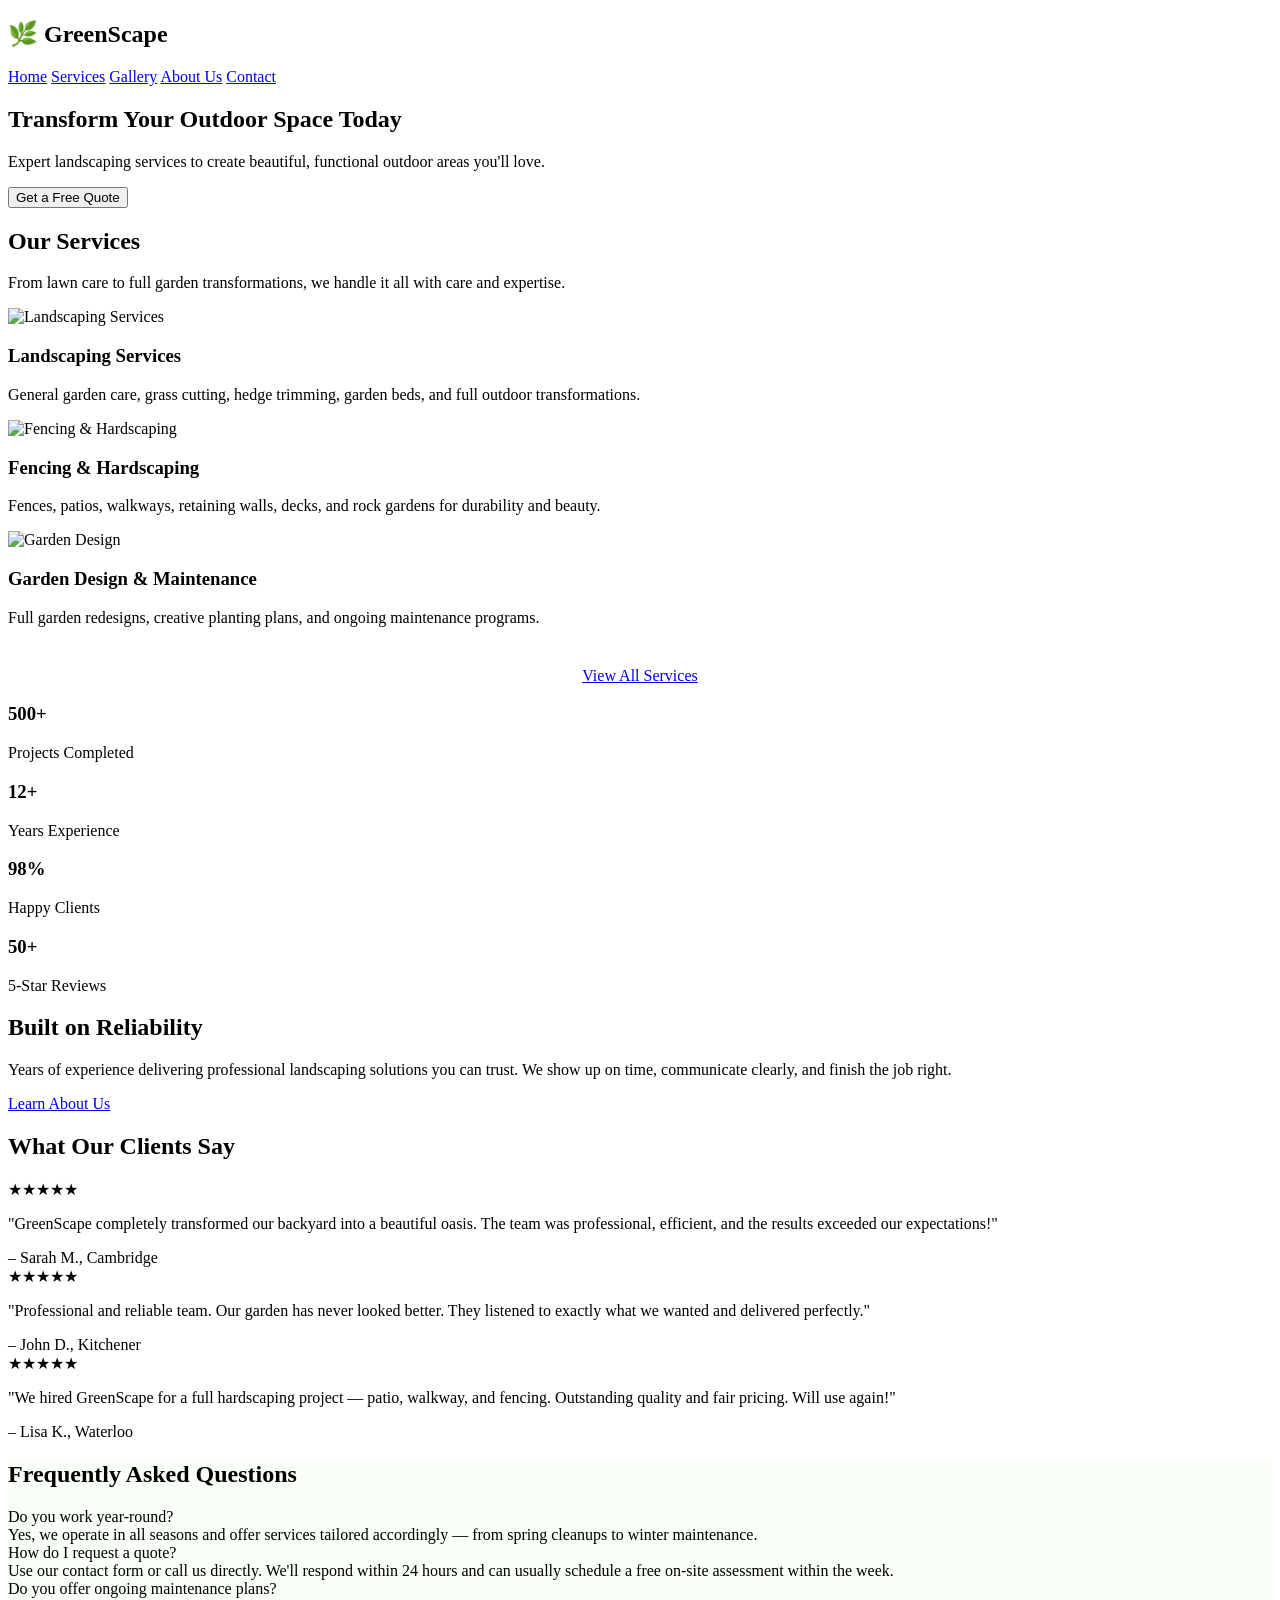
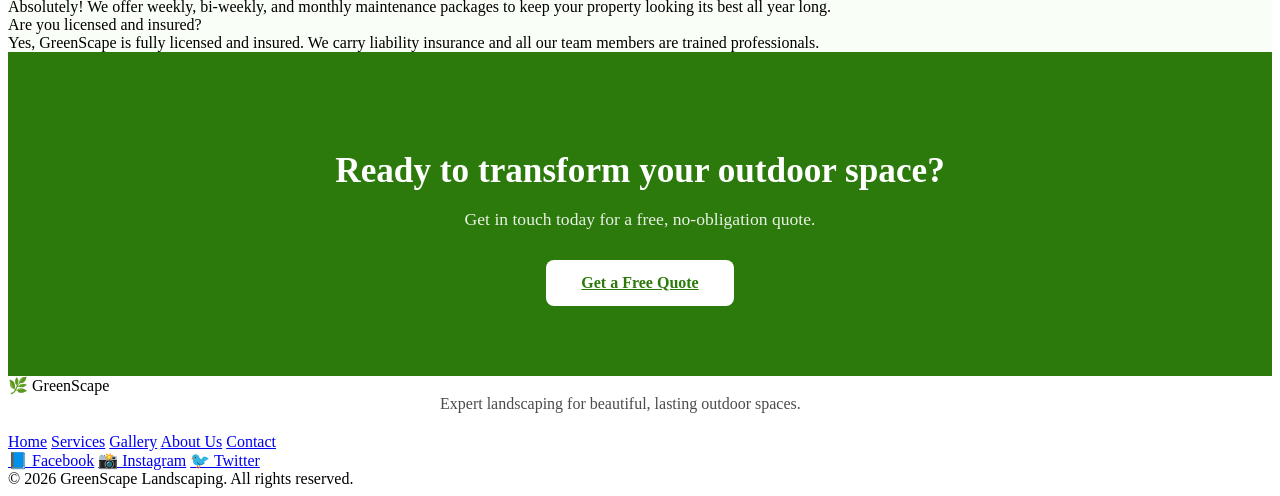
==== index.html @ 2ea29174 "Add files via upload" ====
<!DOCTYPE html>
<html lang="en">
<head>
  <meta charset="UTF-8">
  <meta name="viewport" content="width=device-width, initial-scale=1.0">
  <title>GreenScape Landscaping – Home</title>
  <link rel="stylesheet" href="css/style.css">
  <link href="https://fonts.googleapis.com/css2?family=Playfair+Display:wght@600;700&family=Lato:wght@400;600;700&display=swap" rel="stylesheet">
  <script src="js/script.js" defer></script>
</head>
<body>

<header>
  <div class="logo"><h2>🌿 GreenScape</h2></div>
  <nav>
    <a href="index.html">Home</a>
    <a href="services.html">Services</a>
    <a href="gallery.html">Gallery</a>
    <a href="about.html">About Us</a>
    <a href="contact.html">Contact</a>
  </nav>
</header>

<!-- Hero -->
<section class="hero">
  <h1>Transform Your Outdoor Space Today</h1>
  <p>Expert landscaping services to create beautiful, functional outdoor areas you'll love.</p>
  <button onclick="location.href='contact.html'">Get a Free Quote</button>
</section>

<!-- Services Overview -->
<section id="services-overview">
  <div class="section-title">
    <h2>Our Services</h2>
    <p>From lawn care to full garden transformations, we handle it all with care and expertise.</p>
  </div>
  <div class="cards">
    <div class="card">
      <img src="images/landscape1.jpg" alt="Landscaping Services">
      <div class="card-content">
        <h3>Landscaping Services</h3>
        <p>General garden care, grass cutting, hedge trimming, garden beds, and full outdoor transformations.</p>
      </div>
    </div>
    <div class="card">
      <img src="images/landscape2.jpg" alt="Fencing & Hardscaping">
      <div class="card-content">
        <h3>Fencing & Hardscaping</h3>
        <p>Fences, patios, walkways, retaining walls, decks, and rock gardens for durability and beauty.</p>
      </div>
    </div>
    <div class="card">
      <img src="images/landscape3.jpg" alt="Garden Design">
      <div class="card-content">
        <h3>Garden Design & Maintenance</h3>
        <p>Full garden redesigns, creative planting plans, and ongoing maintenance programs.</p>
      </div>
    </div>
  </div>
  <div style="text-align:center; margin-top:40px;">
    <a href="services.html" class="btn">View All Services</a>
  </div>
</section>

<!-- Stats -->
<div class="stats">
  <div class="stat"><h3>500+</h3><p>Projects Completed</p></div>
  <div class="stat"><h3>12+</h3><p>Years Experience</p></div>
  <div class="stat"><h3>98%</h3><p>Happy Clients</p></div>
  <div class="stat"><h3>50+</h3><p>5-Star Reviews</p></div>
</div>

<!-- Reliability -->
<section id="reliability">
  <h2>Built on Reliability</h2>
  <p>Years of experience delivering professional landscaping solutions you can trust. We show up on time, communicate clearly, and finish the job right.</p>
  <a href="about.html" class="btn-outline">Learn About Us</a>
</section>

<!-- Testimonials -->
<section id="testimonials">
  <div class="section-title">
    <h2>What Our Clients Say</h2>
  </div>
  <div class="cards">
    <div class="testimonial-card">
      <div class="stars">★★★★★</div>
      <p>"GreenScape completely transformed our backyard into a beautiful oasis. The team was professional, efficient, and the results exceeded our expectations!"</p>
      <div class="author">– Sarah M., Cambridge</div>
    </div>
    <div class="testimonial-card">
      <div class="stars">★★★★★</div>
      <p>"Professional and reliable team. Our garden has never looked better. They listened to exactly what we wanted and delivered perfectly."</p>
      <div class="author">– John D., Kitchener</div>
    </div>
    <div class="testimonial-card">
      <div class="stars">★★★★★</div>
      <p>"We hired GreenScape for a full hardscaping project — patio, walkway, and fencing. Outstanding quality and fair pricing. Will use again!"</p>
      <div class="author">– Lisa K., Waterloo</div>
    </div>
  </div>
</section>

<!-- FAQ -->
<section id="faq" style="background:#f9fef6;">
  <div class="section-title">
    <h2>Frequently Asked Questions</h2>
  </div>
  <div class="faq-wrap">
    <div class="faq-item">
      <div class="faq-question">Do you work year-round?</div>
      <div class="faq-answer">Yes, we operate in all seasons and offer services tailored accordingly — from spring cleanups to winter maintenance.</div>
    </div>
    <div class="faq-item">
      <div class="faq-question">How do I request a quote?</div>
      <div class="faq-answer">Use our contact form or call us directly. We'll respond within 24 hours and can usually schedule a free on-site assessment within the week.</div>
    </div>
    <div class="faq-item">
      <div class="faq-question">Do you offer ongoing maintenance plans?</div>
      <div class="faq-answer">Absolutely! We offer weekly, bi-weekly, and monthly maintenance packages to keep your property looking its best all year long.</div>
    </div>
    <div class="faq-item">
      <div class="faq-question">Are you licensed and insured?</div>
      <div class="faq-answer">Yes, GreenScape is fully licensed and insured. We carry liability insurance and all our team members are trained professionals.</div>
    </div>
  </div>
</section>

<!-- CTA -->
<section style="text-align:center; background:#2b7a0b; color:#fff; padding:70px 50px;">
  <h2 style="color:#fff; font-size:2.2rem; margin-bottom:15px;">Ready to transform your outdoor space?</h2>
  <p style="opacity:0.9; margin-bottom:30px; font-size:1.1rem;">Get in touch today for a free, no-obligation quote.</p>
  <a href="contact.html" style="background:#fff; color:#2b7a0b; padding:14px 35px; border-radius:8px; font-weight:700; display:inline-block; transition: opacity 0.2s;">Get a Free Quote</a>
</section>

<footer>
  <div class="footer-logo">🌿 GreenScape</div>
  <p style="opacity:0.7; max-width:400px; margin:0 auto 20px;">Expert landscaping for beautiful, lasting outdoor spaces.</p>
  <div class="footer-links">
    <a href="index.html">Home</a>
    <a href="services.html">Services</a>
    <a href="gallery.html">Gallery</a>
    <a href="about.html">About Us</a>
    <a href="contact.html">Contact</a>
  </div>
  <div class="social-links">
    <a href="#">📘 Facebook</a>
    <a href="#">📸 Instagram</a>
    <a href="#">🐦 Twitter</a>
  </div>
  <div class="copyright">&copy; 2026 GreenScape Landscaping. All rights reserved.</div>
</footer>

</body>
</html>
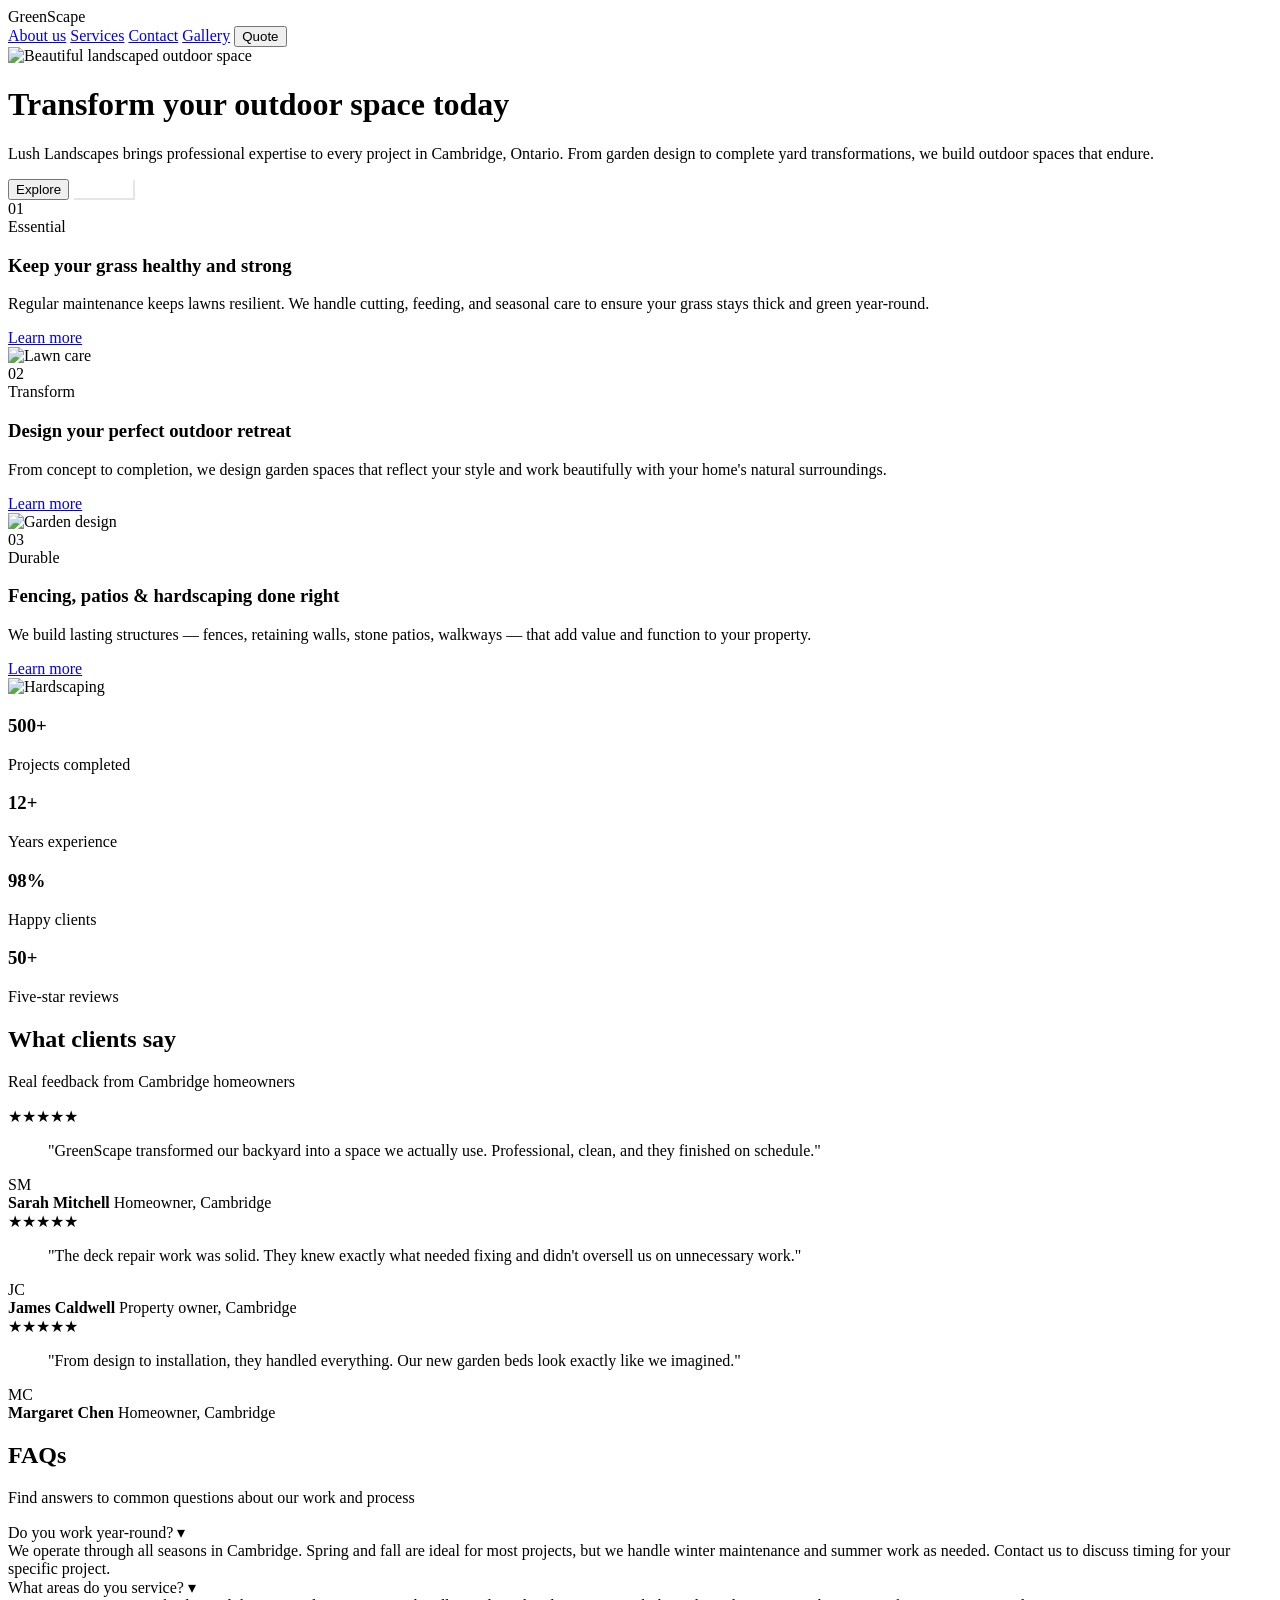
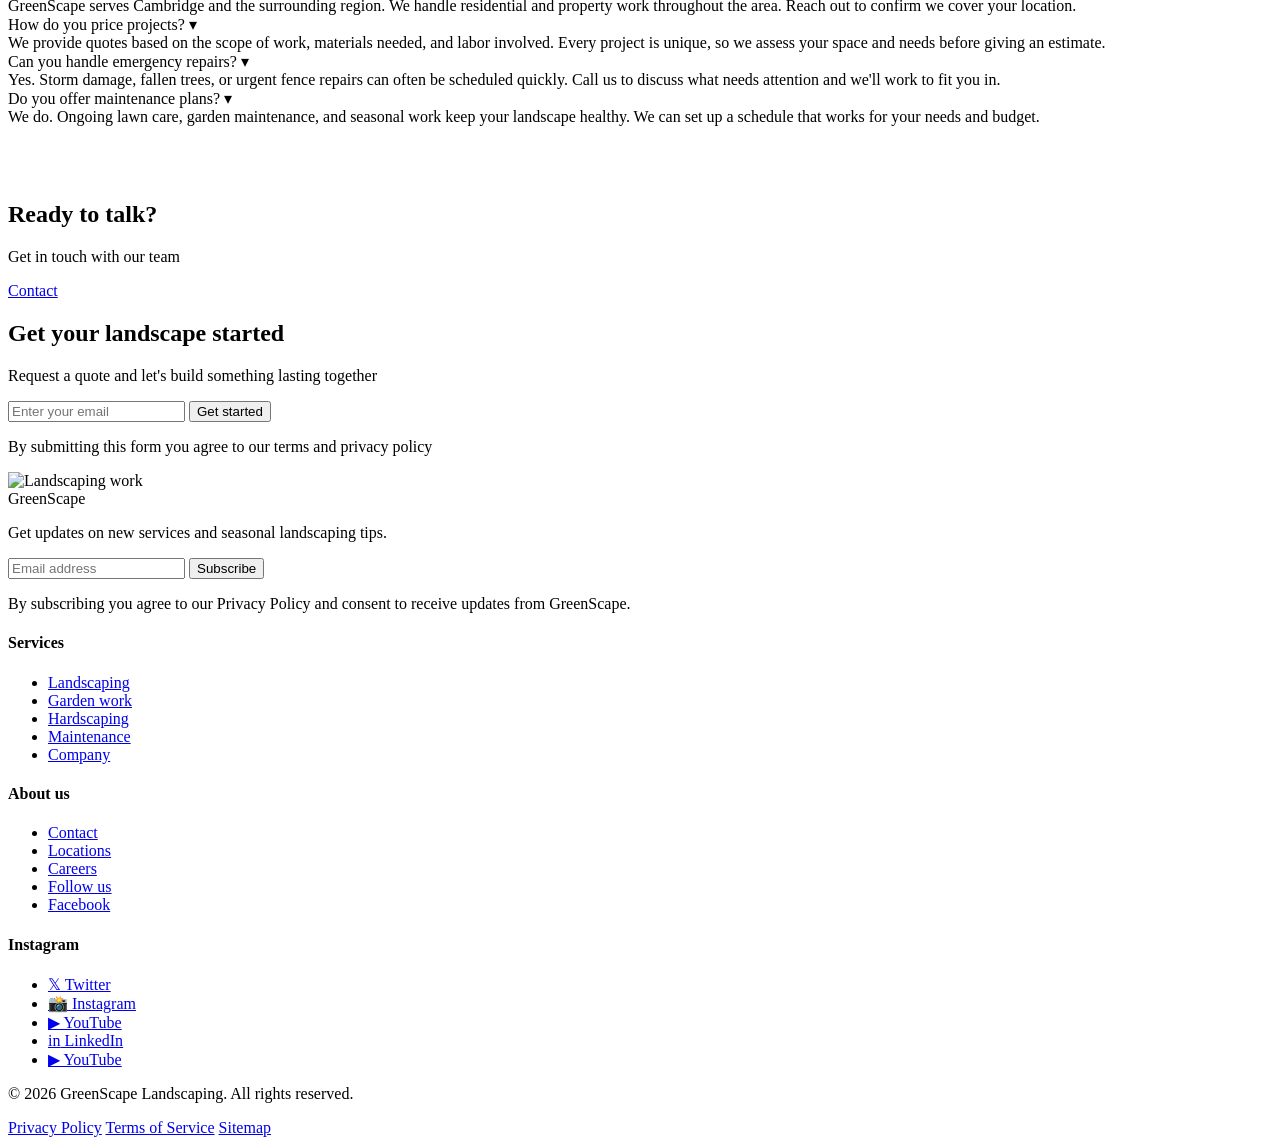
==== commit a9dd7a35: "Add files via upload" ====
--- a/index.html
+++ b/index.html
@@ -3,152 +3,232 @@
 <head>
   <meta charset="UTF-8">
   <meta name="viewport" content="width=device-width, initial-scale=1.0">
-  <title>GreenScape Landscaping – Home</title>
+  <title>GreenScape — Landscaping Cambridge, Ontario</title>
   <link rel="stylesheet" href="css/style.css">
-  <link href="https://fonts.googleapis.com/css2?family=Playfair+Display:wght@600;700&family=Lato:wght@400;600;700&display=swap" rel="stylesheet">
   <script src="js/script.js" defer></script>
 </head>
 <body>
 
+<!-- ── Header ── -->
 <header>
-  <div class="logo"><h2>🌿 GreenScape</h2></div>
+  <div class="logo">GreenScape</div>
   <nav>
-    <a href="index.html">Home</a>
+    <a href="about.html">About us</a>
     <a href="services.html">Services</a>
+    <a href="contact.html">Contact</a>
     <a href="gallery.html">Gallery</a>
-    <a href="about.html">About Us</a>
-    <a href="contact.html">Contact</a>
+    <button class="btn-quote" onclick="location.href='contact.html'">Quote</button>
   </nav>
 </header>
 
-<!-- Hero -->
-<section class="hero">
-  <h1>Transform Your Outdoor Space Today</h1>
-  <p>Expert landscaping services to create beautiful, functional outdoor areas you'll love.</p>
-  <button onclick="location.href='contact.html'">Get a Free Quote</button>
+<!-- ── Hero ── -->
+<div class="hero-wrap">
+  <div class="hero-card">
+    <img src="images/hero.jpg" alt="Beautiful landscaped outdoor space">
+    <div class="hero-content">
+      <h1>Transform your outdoor space today</h1>
+      <p>Lush Landscapes brings professional expertise to every project in Cambridge, Ontario. From garden design to complete yard transformations, we build outdoor spaces that endure.</p>
+      <div class="hero-btns">
+        <button class="btn" onclick="location.href='services.html'">Explore</button>
+        <button class="btn" style="background:rgba(255,255,255,0.08); border-color:rgba(255,255,255,0.3); color:rgba(255,255,255,0.8);" onclick="location.href='contact.html'">Contact</button>
+      </div>
+    </div>
+  </div>
+</div>
+
+<!-- ── Services overview ── -->
+<section>
+  <div class="service-row">
+    <div class="service-num">01</div>
+    <div class="service-text">
+      <div class="service-tag">Essential</div>
+      <h3>Keep your grass healthy and strong</h3>
+      <p>Regular maintenance keeps lawns resilient. We handle cutting, feeding, and seasonal care to ensure your grass stays thick and green year-round.</p>
+      <a href="services.html" class="btn-dark">Learn more</a>
+    </div>
+    <div class="service-img">
+      <img src="images/landscape1.jpg" alt="Lawn care">
+    </div>
+  </div>
+
+  <div class="service-row">
+    <div class="service-num">02</div>
+    <div class="service-text">
+      <div class="service-tag">Transform</div>
+      <h3>Design your perfect outdoor retreat</h3>
+      <p>From concept to completion, we design garden spaces that reflect your style and work beautifully with your home's natural surroundings.</p>
+      <a href="services.html" class="btn-dark">Learn more</a>
+    </div>
+    <div class="service-img">
+      <img src="images/landscape2.jpg" alt="Garden design">
+    </div>
+  </div>
+
+  <div class="service-row">
+    <div class="service-num">03</div>
+    <div class="service-text">
+      <div class="service-tag">Durable</div>
+      <h3>Fencing, patios & hardscaping done right</h3>
+      <p>We build lasting structures — fences, retaining walls, stone patios, walkways — that add value and function to your property.</p>
+      <a href="services.html" class="btn-dark">Learn more</a>
+    </div>
+    <div class="service-img">
+      <img src="images/landscape3.jpg" alt="Hardscaping">
+    </div>
+  </div>
 </section>
 
-<!-- Services Overview -->
-<section id="services-overview">
-  <div class="section-title">
-    <h2>Our Services</h2>
-    <p>From lawn care to full garden transformations, we handle it all with care and expertise.</p>
-  </div>
-  <div class="cards">
-    <div class="card">
-      <img src="images/landscape1.jpg" alt="Landscaping Services">
-      <div class="card-content">
-        <h3>Landscaping Services</h3>
-        <p>General garden care, grass cutting, hedge trimming, garden beds, and full outdoor transformations.</p>
-      </div>
-    </div>
-    <div class="card">
-      <img src="images/landscape2.jpg" alt="Fencing & Hardscaping">
-      <div class="card-content">
-        <h3>Fencing & Hardscaping</h3>
-        <p>Fences, patios, walkways, retaining walls, decks, and rock gardens for durability and beauty.</p>
-      </div>
-    </div>
-    <div class="card">
-      <img src="images/landscape3.jpg" alt="Garden Design">
-      <div class="card-content">
-        <h3>Garden Design & Maintenance</h3>
-        <p>Full garden redesigns, creative planting plans, and ongoing maintenance programs.</p>
-      </div>
-    </div>
-  </div>
-  <div style="text-align:center; margin-top:40px;">
-    <a href="services.html" class="btn">View All Services</a>
-  </div>
-</section>
-
-<!-- Stats -->
-<div class="stats">
-  <div class="stat"><h3>500+</h3><p>Projects Completed</p></div>
-  <div class="stat"><h3>12+</h3><p>Years Experience</p></div>
-  <div class="stat"><h3>98%</h3><p>Happy Clients</p></div>
-  <div class="stat"><h3>50+</h3><p>5-Star Reviews</p></div>
+<!-- ── Stats ── -->
+<div class="stats-bar">
+  <div class="stat-item"><h3>500+</h3><p>Projects completed</p></div>
+  <div class="stat-item"><h3>12+</h3><p>Years experience</p></div>
+  <div class="stat-item"><h3>98%</h3><p>Happy clients</p></div>
+  <div class="stat-item"><h3>50+</h3><p>Five-star reviews</p></div>
 </div>
 
-<!-- Reliability -->
-<section id="reliability">
-  <h2>Built on Reliability</h2>
-  <p>Years of experience delivering professional landscaping solutions you can trust. We show up on time, communicate clearly, and finish the job right.</p>
-  <a href="about.html" class="btn-outline">Learn About Us</a>
-</section>
-
-<!-- Testimonials -->
-<section id="testimonials">
-  <div class="section-title">
-    <h2>What Our Clients Say</h2>
-  </div>
-  <div class="cards">
+<!-- ── Testimonials ── -->
+<section class="testimonials-section">
+  <div class="section-header">
+    <h2>What clients say</h2>
+    <p class="sub">Real feedback from Cambridge homeowners</p>
+  </div>
+  <div class="testimonials-grid">
     <div class="testimonial-card">
       <div class="stars">★★★★★</div>
-      <p>"GreenScape completely transformed our backyard into a beautiful oasis. The team was professional, efficient, and the results exceeded our expectations!"</p>
-      <div class="author">– Sarah M., Cambridge</div>
+      <blockquote>"GreenScape transformed our backyard into a space we actually use. Professional, clean, and they finished on schedule."</blockquote>
+      <div class="reviewer">
+        <div class="reviewer-ph">SM</div>
+        <div>
+          <strong>Sarah Mitchell</strong>
+          <span>Homeowner, Cambridge</span>
+        </div>
+      </div>
     </div>
     <div class="testimonial-card">
       <div class="stars">★★★★★</div>
-      <p>"Professional and reliable team. Our garden has never looked better. They listened to exactly what we wanted and delivered perfectly."</p>
-      <div class="author">– John D., Kitchener</div>
+      <blockquote>"The deck repair work was solid. They knew exactly what needed fixing and didn't oversell us on unnecessary work."</blockquote>
+      <div class="reviewer">
+        <div class="reviewer-ph">JC</div>
+        <div>
+          <strong>James Caldwell</strong>
+          <span>Property owner, Cambridge</span>
+        </div>
+      </div>
     </div>
     <div class="testimonial-card">
       <div class="stars">★★★★★</div>
-      <p>"We hired GreenScape for a full hardscaping project — patio, walkway, and fencing. Outstanding quality and fair pricing. Will use again!"</p>
-      <div class="author">– Lisa K., Waterloo</div>
+      <blockquote>"From design to installation, they handled everything. Our new garden beds look exactly like we imagined."</blockquote>
+      <div class="reviewer">
+        <div class="reviewer-ph">MC</div>
+        <div>
+          <strong>Margaret Chen</strong>
+          <span>Homeowner, Cambridge</span>
+        </div>
+      </div>
     </div>
   </div>
 </section>
 
-<!-- FAQ -->
-<section id="faq" style="background:#f9fef6;">
-  <div class="section-title">
-    <h2>Frequently Asked Questions</h2>
-  </div>
-  <div class="faq-wrap">
-    <div class="faq-item">
-      <div class="faq-question">Do you work year-round?</div>
-      <div class="faq-answer">Yes, we operate in all seasons and offer services tailored accordingly — from spring cleanups to winter maintenance.</div>
-    </div>
-    <div class="faq-item">
-      <div class="faq-question">How do I request a quote?</div>
-      <div class="faq-answer">Use our contact form or call us directly. We'll respond within 24 hours and can usually schedule a free on-site assessment within the week.</div>
-    </div>
-    <div class="faq-item">
-      <div class="faq-question">Do you offer ongoing maintenance plans?</div>
-      <div class="faq-answer">Absolutely! We offer weekly, bi-weekly, and monthly maintenance packages to keep your property looking its best all year long.</div>
-    </div>
-    <div class="faq-item">
-      <div class="faq-question">Are you licensed and insured?</div>
-      <div class="faq-answer">Yes, GreenScape is fully licensed and insured. We carry liability insurance and all our team members are trained professionals.</div>
-    </div>
+<!-- ── FAQ ── -->
+<section class="faq-section">
+  <h2>FAQs</h2>
+  <p class="sub">Find answers to common questions about our work and process</p>
+  <div class="faq-list">
+    <div class="faq-item open">
+      <div class="faq-question">Do you work year-round? <span class="faq-arrow">▾</span></div>
+      <div class="faq-answer">We operate through all seasons in Cambridge. Spring and fall are ideal for most projects, but we handle winter maintenance and summer work as needed. Contact us to discuss timing for your specific project.</div>
+    </div>
+    <div class="faq-item">
+      <div class="faq-question">What areas do you service? <span class="faq-arrow">▾</span></div>
+      <div class="faq-answer">GreenScape serves Cambridge and the surrounding region. We handle residential and property work throughout the area. Reach out to confirm we cover your location.</div>
+    </div>
+    <div class="faq-item">
+      <div class="faq-question">How do you price projects? <span class="faq-arrow">▾</span></div>
+      <div class="faq-answer">We provide quotes based on the scope of work, materials needed, and labor involved. Every project is unique, so we assess your space and needs before giving an estimate.</div>
+    </div>
+    <div class="faq-item">
+      <div class="faq-question">Can you handle emergency repairs? <span class="faq-arrow">▾</span></div>
+      <div class="faq-answer">Yes. Storm damage, fallen trees, or urgent fence repairs can often be scheduled quickly. Call us to discuss what needs attention and we'll work to fit you in.</div>
+    </div>
+    <div class="faq-item">
+      <div class="faq-question">Do you offer maintenance plans? <span class="faq-arrow">▾</span></div>
+      <div class="faq-answer">We do. Ongoing lawn care, garden maintenance, and seasonal work keep your landscape healthy. We can set up a schedule that works for your needs and budget.</div>
+    </div>
+  </div>
+  <div class="ready-section" style="padding: 56px 0 0;">
+    <h2>Ready to talk?</h2>
+    <p>Get in touch with our team</p>
+    <a href="contact.html" class="btn-dark">Contact</a>
   </div>
 </section>
 
-<!-- CTA -->
-<section style="text-align:center; background:#2b7a0b; color:#fff; padding:70px 50px;">
-  <h2 style="color:#fff; font-size:2.2rem; margin-bottom:15px;">Ready to transform your outdoor space?</h2>
-  <p style="opacity:0.9; margin-bottom:30px; font-size:1.1rem;">Get in touch today for a free, no-obligation quote.</p>
-  <a href="contact.html" style="background:#fff; color:#2b7a0b; padding:14px 35px; border-radius:8px; font-weight:700; display:inline-block; transition: opacity 0.2s;">Get a Free Quote</a>
-</section>
-
+<!-- ── CTA Card ── -->
+<div class="cta-card">
+  <div class="cta-card-content">
+    <h2>Get your landscape started</h2>
+    <p>Request a quote and let's build something lasting together</p>
+    <div class="cta-form">
+      <input type="email" placeholder="Enter your email">
+      <button onclick="location.href='contact.html'">Get started</button>
+    </div>
+    <p class="cta-legal">By submitting this form you agree to our terms and privacy policy</p>
+  </div>
+  <div class="cta-card-img">
+    <img src="images/cta-bg.jpg" alt="Landscaping work">
+  </div>
+</div>
+
+<!-- ── Footer ── -->
 <footer>
-  <div class="footer-logo">🌿 GreenScape</div>
-  <p style="opacity:0.7; max-width:400px; margin:0 auto 20px;">Expert landscaping for beautiful, lasting outdoor spaces.</p>
-  <div class="footer-links">
-    <a href="index.html">Home</a>
-    <a href="services.html">Services</a>
-    <a href="gallery.html">Gallery</a>
-    <a href="about.html">About Us</a>
-    <a href="contact.html">Contact</a>
-  </div>
-  <div class="social-links">
-    <a href="#">📘 Facebook</a>
-    <a href="#">📸 Instagram</a>
-    <a href="#">🐦 Twitter</a>
-  </div>
-  <div class="copyright">&copy; 2026 GreenScape Landscaping. All rights reserved.</div>
+  <div class="footer-grid">
+    <div class="footer-brand">
+      <span class="logo">GreenScape</span>
+      <p>Get updates on new services and seasonal landscaping tips.</p>
+      <div class="footer-sub">
+        <input type="email" placeholder="Email address">
+        <button>Subscribe</button>
+      </div>
+      <p class="footer-legal">By subscribing you agree to our Privacy Policy and consent to receive updates from GreenScape.</p>
+    </div>
+    <div class="footer-col">
+      <h4>Services</h4>
+      <ul>
+        <li><a href="services.html">Landscaping</a></li>
+        <li><a href="services.html">Garden work</a></li>
+        <li><a href="services.html">Hardscaping</a></li>
+        <li><a href="services.html">Maintenance</a></li>
+        <li><a href="about.html">Company</a></li>
+      </ul>
+    </div>
+    <div class="footer-col">
+      <h4>About us</h4>
+      <ul>
+        <li><a href="contact.html">Contact</a></li>
+        <li><a href="about.html">Locations</a></li>
+        <li><a href="about.html">Careers</a></li>
+        <li><a href="#">Follow us</a></li>
+        <li><a href="#">Facebook</a></li>
+      </ul>
+    </div>
+    <div class="footer-col">
+      <h4>Instagram</h4>
+      <ul>
+        <li><a href="#"><span class="si">𝕏</span> Twitter</a></li>
+        <li><a href="#"><span class="si">📸</span> Instagram</a></li>
+        <li><a href="#"><span class="si">▶</span> YouTube</a></li>
+        <li><a href="#"><span class="si">in</span> LinkedIn</a></li>
+        <li><a href="#"><span class="si">▶</span> YouTube</a></li>
+      </ul>
+    </div>
+  </div>
+  <div class="footer-bottom">
+    <p>&copy; 2026 GreenScape Landscaping. All rights reserved.</p>
+    <div class="footer-bottom-links">
+      <a href="#">Privacy Policy</a>
+      <a href="#">Terms of Service</a>
+      <a href="#">Sitemap</a>
+    </div>
+  </div>
 </footer>
 
 </body>
